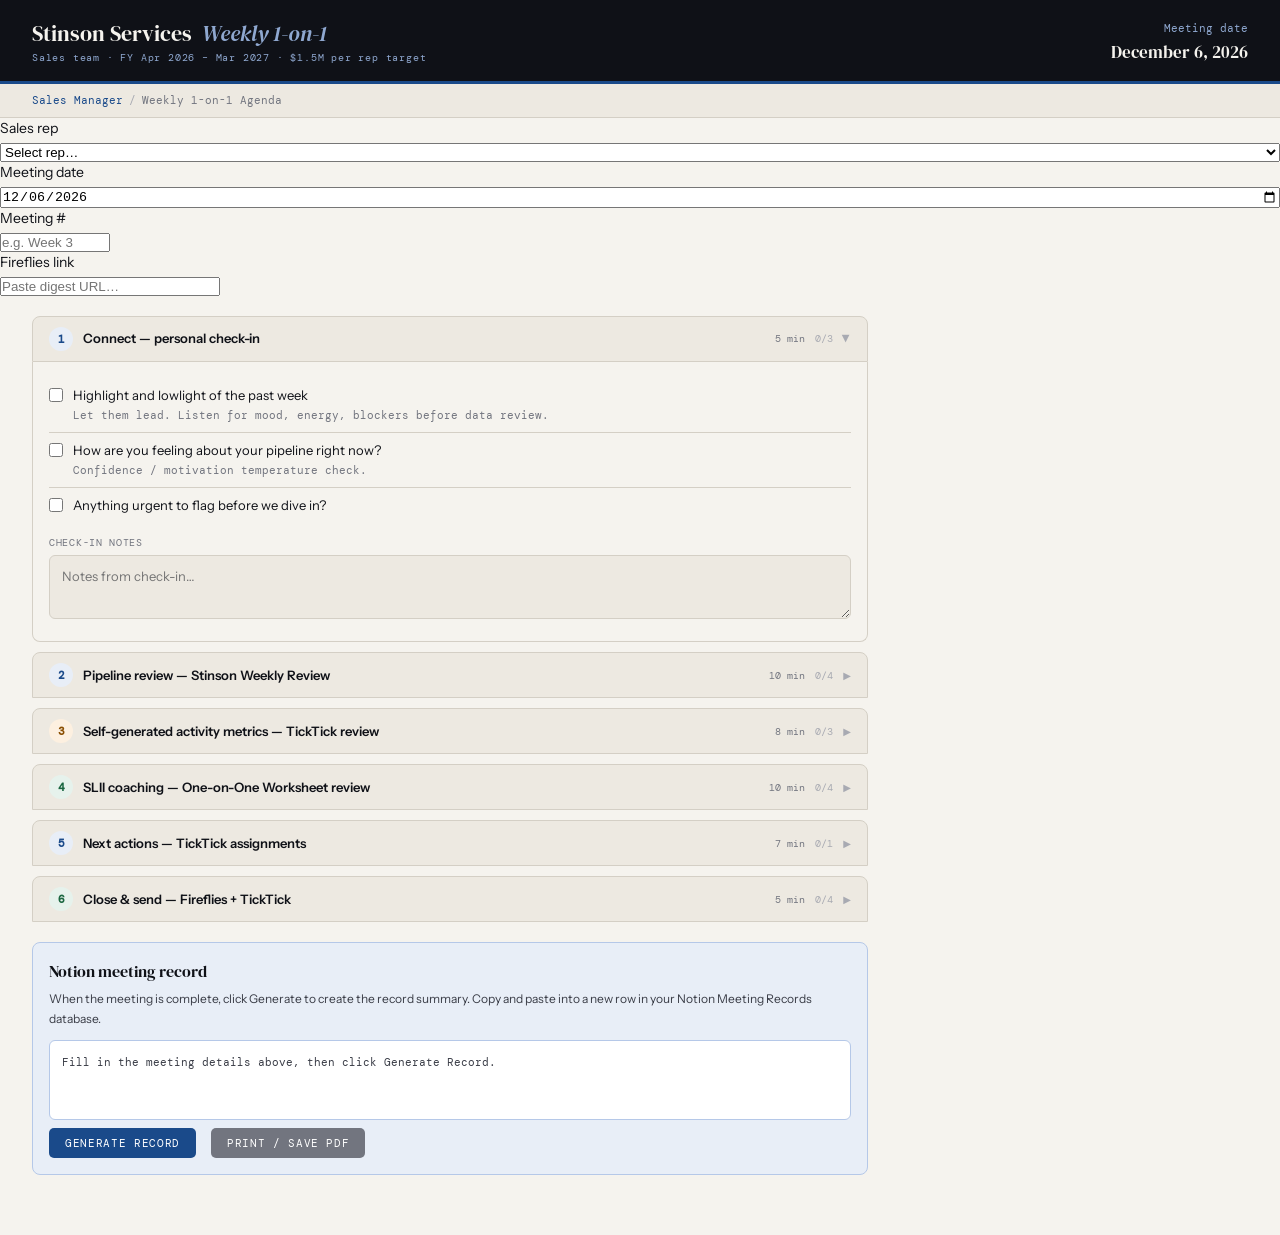
==== sales-manager/1on1-agenda/index.html @ 50c19905 "Add files via upload" ====
<!DOCTYPE html>
<html lang="en">
<head>
<meta charset="UTF-8">
<meta name="viewport" content="width=device-width, initial-scale=1.0">
<title>Stinson Services — Weekly 1-on-1</title>
<link href="https://fonts.googleapis.com/css2?family=DM+Serif+Display:ital@0;1&family=DM+Mono:wght@400;500&family=Instrument+Sans:wght@400;500;600&display=swap" rel="stylesheet">
<style>
  :root {
    --ink: #0f1117;
    --ink-2: #3a3d47;
    --ink-3: #72757f;
    --ink-4: #a8aab2;
    --paper: #f5f3ee;
    --paper-2: #ede9e1;
    --paper-3: #e2ddd4;
    --rule: #d4cfc5;
    --accent: #1a4a8a;
    --accent-lt: #e8eef7;
    --green: #1a6640;
    --green-lt: #e6f2ec;
    --amber: #8a4e00;
    --amber-lt: #fdf0e0;
    --red: #8a1a1a;
    --red-lt: #fce8e8;
    --serif: 'DM Serif Display', Georgia, serif;
    --sans: 'Instrument Sans', system-ui, sans-serif;
    --mono: 'DM Mono', monospace;
  }

  * { box-sizing: border-box; margin: 0; padding: 0; }

  body {
    background: var(--paper);
    color: var(--ink);
    font-family: var(--sans);
    font-size: 14px;
    line-height: 1.5;
    min-height: 100vh;
  }

  /* ── HEADER ── */
  .masthead {
    background: var(--ink);
    color: var(--paper);
    padding: 20px 32px 16px;
    display: flex;
    align-items: flex-end;
    justify-content: space-between;
    border-bottom: 3px solid var(--accent);
  }
  .masthead h1 {
    font-family: var(--serif);
    font-size: 22px;
    font-weight: 400;
    line-height: 1.1;
  }
  .masthead h1 em { font-style: italic; color: #8fa8d0; }
  .masthead-sub {
    font-family: var(--mono);
    font-size: 10px;
    color: #8fa8d0;
    margin-top: 5px;
    letter-spacing: .08em;
  }
  .masthead-right { text-align: right; font-family: var(--mono); font-size: 11px; color: #8fa8d0; }
  .masthead-right .date-display { font-family: var(--serif); font-size: 17px; color: var(--paper); margin-top: 3px; }

  /* ── META BAR ── */
  .meta-bar {
    background: var(--paper-2);
    border-bottom: 1px solid var(--rule);
    padding: 12px 32px;
    display: flex;
    gap: 12px;
    align-items: center;
    flex-wrap: wrap;
  }
  .meta-bar select, .meta-bar input[type=date], .meta-bar input[type=text] {
    font-family: var(--sans);
    font-size: 13px;
    padding: 7px 12px;
    border: 1px solid var(--rule);
    border-radius: 6px;
    background: var(--paper);
    color: var(--ink);
    outline: none;
  }
  .meta-bar select:focus, .meta-bar input:focus { border-color: var(--accent); }
  .meta-bar label { font-family: var(--mono); font-size: 10px; color: var(--ink-3); letter-spacing: .07em; text-transform: uppercase; }
  .meta-group { display: flex; flex-direction: column; gap: 4px; }

  /* ── MAIN ── */
  .main { padding: 20px 32px 60px; max-width: 900px; }

  /* ── SECTION ── */
  .section { margin-bottom: 10px; }
  .sec-hdr {
    display: flex;
    align-items: center;
    gap: 10px;
    padding: 10px 16px;
    background: var(--paper-2);
    border: 1px solid var(--rule);
    border-radius: 8px 8px 0 0;
    cursor: pointer;
    user-select: none;
    transition: background .15s;
  }
  .sec-hdr:hover { background: var(--paper-3); }
  .sec-hdr.collapsed { border-radius: 8px; }
  .sec-num {
    width: 24px; height: 24px; border-radius: 50%;
    display: flex; align-items: center; justify-content: center;
    font-size: 11px; font-weight: 600; flex-shrink: 0;
    font-family: var(--mono);
  }
  .sec-title { font-size: 13px; font-weight: 600; flex: 1; }
  .sec-time { font-family: var(--mono); font-size: 10px; color: var(--ink-3); }
  .sec-progress { font-family: var(--mono); font-size: 10px; color: var(--ink-4); }
  .sec-chevron { font-size: 10px; color: var(--ink-4); transition: transform .2s; }
  .sec-chevron.open { transform: rotate(90deg); }

  .sec-body {
    border: 1px solid var(--rule);
    border-top: none;
    border-radius: 0 0 8px 8px;
    background: var(--paper);
    padding: 16px;
    display: none;
  }
  .sec-body.open { display: block; }

  /* ── CHECKLIST ── */
  .checklist { list-style: none; }
  .checklist li {
    display: flex;
    align-items: flex-start;
    gap: 10px;
    padding: 8px 0;
    border-bottom: 1px solid var(--rule);
    font-size: 13px;
  }
  .checklist li:last-child { border-bottom: none; }
  .checklist li input[type=checkbox] { margin-top: 2px; flex-shrink: 0; cursor: pointer; accent-color: var(--accent); width: 14px; height: 14px; }
  .checklist li label { cursor: pointer; line-height: 1.5; }
  .checklist li label .sub { display: block; font-size: 11px; color: var(--ink-3); font-family: var(--mono); margin-top: 2px; }
  .check-done label { text-decoration: line-through; color: var(--ink-4); }

  /* ── NOTES ── */
  .note-label { font-family: var(--mono); font-size: 10px; color: var(--ink-3); letter-spacing: .07em; text-transform: uppercase; margin: 12px 0 5px; }
  .note-area {
    width: 100%; padding: 10px 12px; font-size: 13px;
    border: 1px solid var(--rule); border-radius: 6px;
    background: var(--paper-2); color: var(--ink);
    font-family: var(--sans); resize: vertical; min-height: 64px; line-height: 1.6;
  }
  .note-area:focus { border-color: var(--accent); outline: none; }

  /* ── METRICS GRID ── */
  .metrics-grid { display: grid; grid-template-columns: repeat(3, 1fr); gap: 10px; margin: 12px 0; }
  .metric-box {
    border: 1px solid var(--rule); border-radius: 8px;
    padding: 12px; background: var(--paper);
    position: relative; overflow: hidden;
  }
  .metric-box::before {
    content: ''; position: absolute; top: 0; left: 0; right: 0;
    height: 3px; background: var(--accent);
  }
  .metric-box.green::before { background: var(--green); }
  .metric-box.amber::before { background: #c97a00; }
  .metric-box label { font-family: var(--mono); font-size: 10px; color: var(--ink-3); letter-spacing: .05em; display: block; margin-bottom: 6px; text-transform: uppercase; }
  .metric-box input {
    width: 100%; padding: 6px 8px; font-size: 15px; font-weight: 600;
    border: 1px solid var(--rule); border-radius: 5px;
    background: var(--paper-2); color: var(--ink); text-align: center;
    font-family: var(--mono);
  }
  .metric-box input:focus { border-color: var(--accent); outline: none; }
  .metric-hint { font-family: var(--mono); font-size: 10px; color: var(--ink-4); margin-top: 5px; }

  /* ── PROGRESS BAR ── */
  .prog-wrap { margin: 6px 0 2px; }
  .prog-labels { display: flex; justify-content: space-between; font-family: var(--mono); font-size: 10px; color: var(--ink-3); margin-bottom: 3px; }
  .prog-track { height: 4px; background: var(--paper-3); border-radius: 2px; overflow: hidden; }
  .prog-fill { height: 100%; border-radius: 2px; transition: width .4s ease, background .3s; }

  /* ── SLII CARDS ── */
  .slii-grid { display: grid; grid-template-columns: repeat(4, 1fr); gap: 8px; margin: 10px 0; }
  .slii-card {
    border: 1px solid var(--rule); border-radius: 8px;
    padding: 10px 8px; cursor: pointer; text-align: center;
    transition: all .15s; background: var(--paper);
  }
  .slii-card:hover { border-color: var(--ink-3); }
  .slii-card.sel { border-width: 2px; }
  .slii-card .dl { font-family: var(--serif); font-size: 18px; }
  .slii-card .ds { font-size: 10px; color: var(--ink-3); margin: 2px 0 6px; line-height: 1.3; }
  .slii-card .ls {
    font-size: 10px; font-family: var(--mono);
    padding: 3px 6px; border-radius: 3px; display: inline-block; font-weight: 500;
  }

  .d1-card { } .d1-card.sel { border-color: #c97a00; background: var(--amber-lt); }
  .d2-card { } .d2-card.sel { border-color: var(--red); background: var(--red-lt); }
  .d3-card { } .d3-card.sel { border-color: var(--accent); background: var(--accent-lt); }
  .d4-card { } .d4-card.sel { border-color: var(--green); background: var(--green-lt); }

  .guidance-box {
    border-radius: 6px; padding: 12px 14px;
    font-size: 12px; line-height: 1.7; margin-top: 4px;
    display: none; border-left: 3px solid;
  }

  /* ── ACTION ITEMS ── */
  .action-row { display: flex; gap: 8px; margin-bottom: 6px; align-items: center; }
  .action-row input[type=text] {
    flex: 1; padding: 7px 10px; font-size: 13px;
    border: 1px solid var(--rule); border-radius: 6px;
    background: var(--paper); color: var(--ink); font-family: var(--sans);
  }
  .action-row input[type=text]:focus { border-color: var(--accent); outline: none; }
  .action-row select {
    padding: 7px 8px; font-size: 12px; font-family: var(--mono);
    border: 1px solid var(--rule); border-radius: 6px;
    background: var(--paper); color: var(--ink);
  }
  .action-row .del-btn {
    width: 28px; height: 28px; border: 1px solid var(--rule); border-radius: 5px;
    background: var(--paper-2); color: var(--ink-3); cursor: pointer; font-size: 13px;
    display: flex; align-items: center; justify-content: center;
    flex-shrink: 0;
  }
  .action-row .del-btn:hover { background: var(--red-lt); color: var(--red); border-color: var(--red); }

  .add-action-btn {
    width: 100%; padding: 9px; font-size: 12px; font-family: var(--mono);
    border: 1px dashed var(--rule); border-radius: 6px;
    background: transparent; cursor: pointer; color: var(--ink-3);
    margin-top: 4px; letter-spacing: .04em;
  }
  .add-action-btn:hover { background: var(--paper-2); color: var(--ink-2); border-color: var(--ink-3); }

  /* ── DIVIDER ── */
  .divider { height: 1px; background: var(--rule); margin: 14px 0; }
  .mini-label { font-family: var(--mono); font-size: 10px; color: var(--ink-3); letter-spacing: .07em; text-transform: uppercase; margin-bottom: 8px; }

  /* ── POST GRID ── */
  .post-grid { display: grid; grid-template-columns: 1fr 1fr; gap: 12px; margin-top: 12px; }
  .post-card {
    border: 1px solid var(--rule); border-radius: 8px;
    padding: 14px; background: var(--paper);
  }
  .post-card h4 { font-size: 13px; font-weight: 600; margin-bottom: 6px; }
  .post-card p { font-size: 12px; color: var(--ink-3); line-height: 1.6; margin-bottom: 10px; }

  /* ── NOTION EXPORT PANEL ── */
  .notion-panel {
    background: var(--accent-lt);
    border: 1px solid #b5c8e8;
    border-radius: 8px;
    padding: 16px;
    margin-top: 20px;
  }
  .notion-panel h3 { font-family: var(--serif); font-size: 16px; font-weight: 400; margin-bottom: 6px; }
  .notion-panel p { font-size: 12px; color: var(--ink-2); margin-bottom: 12px; line-height: 1.6; }
  .notion-output {
    background: white; border: 1px solid #b5c8e8; border-radius: 6px;
    padding: 12px; font-family: var(--mono); font-size: 11px; line-height: 1.8;
    white-space: pre-wrap; color: var(--ink-2); min-height: 80px;
  }
  .copy-btn {
    margin-top: 8px; padding: 8px 16px; font-family: var(--mono);
    font-size: 11px; letter-spacing: .06em; text-transform: uppercase;
    background: var(--accent); color: white; border: none;
    border-radius: 5px; cursor: pointer;
  }
  .copy-btn:hover { opacity: .85; }
  .copy-btn.copied { background: var(--green); }

  /* ── BREADCRUMB NAV ── */
  .tool-nav {
    background: var(--paper-2);
    border-bottom: 1px solid var(--rule);
    padding: 8px 32px;
    font-family: var(--mono);
    font-size: 11px;
    color: var(--ink-3);
    display: flex;
    align-items: center;
    gap: 6px;
  }
  .tool-nav a { color: var(--accent); text-decoration: none; }
  .tool-nav a:hover { text-decoration: underline; }
  .tool-nav .sep { color: var(--ink-4); }

  /* ── PRINT ── */
  @media print {
    .sec-body { display: block !important; }
    .sec-hdr { cursor: default; }
    .notion-panel { display: none; }
    .tool-nav { display: none; }
    body { background: white; }
  }
</style>
</head>
<body>

<div class="masthead">
  <div>
    <h1>Stinson Services &nbsp;<em>Weekly 1-on-1</em></h1>
    <div class="masthead-sub">Sales team · FY Apr 2026 – Mar 2027 · $1.5M per rep target</div>
  </div>
  <div class="masthead-right">
    <div>Meeting date</div>
    <div class="date-display" id="date-display">—</div>
  </div>
</div>

<div class="tool-nav">
  <a href="../">Sales Manager</a>
  <span class="sep"> / </span>
  <span>Weekly 1-on-1 Agenda</span>
</div>

<!-- META BAR -->

  <div class="meta-group">
    <label>Sales rep</label>
    <select id="sel-rep" onchange="onRepChange()">
      <option value="">Select rep…</option>
      <option value="HS">Heidi Stinson</option>
      <option value="JV">Jeff Vacanti</option>
      <option value="JA">Jim Anderson</option>
      <option value="RS">Ryan Stinson</option>
    </select>
  </div>
  <div class="meta-group">
    <label>Meeting date</label>
    <input type="date" id="mtg-date" onchange="updateDateDisplay()">
  </div>
  <div class="meta-group">
    <label>Meeting #</label>
    <input type="text" id="mtg-num" placeholder="e.g. Week 3" style="width:110px">
  </div>
  <div class="meta-group">
    <label>Fireflies link</label>
    <input type="text" id="fireflies-link" placeholder="Paste digest URL…" style="width:220px">
  </div>
</div>

<div class="main">

  <!-- ── SECTION 1: CONNECT ── -->
  <div class="section">
    <div class="sec-hdr" onclick="toggleSection(this)" data-sec="1">
      <div class="sec-num" style="background:var(--accent-lt);color:var(--accent)">1</div>
      <div class="sec-title">Connect — personal check-in</div>
      <div class="sec-time">5 min</div>
      <div class="sec-progress" id="prog-1">0/3</div>
      <div class="sec-chevron open">▶</div>
    </div>
    <div class="sec-body open" id="body-1">
      <ul class="checklist" id="cl-1">
        <li><input type="checkbox" id="c1a" onchange="updateProgress('1')"><label for="c1a">Highlight and lowlight of the past week<span class="sub">Let them lead. Listen for mood, energy, blockers before data review.</span></label></li>
        <li><input type="checkbox" id="c1b" onchange="updateProgress('1')"><label for="c1b">How are you feeling about your pipeline right now?<span class="sub">Confidence / motivation temperature check.</span></label></li>
        <li><input type="checkbox" id="c1c" onchange="updateProgress('1')"><label for="c1c">Anything urgent to flag before we dive in?</label></li>
      </ul>
      <div class="note-label">Check-in notes</div>
      <textarea class="note-area" id="notes-1" placeholder="Notes from check-in…"></textarea>
    </div>
  </div>

  <!-- ── SECTION 2: PIPELINE ── -->
  <div class="section">
    <div class="sec-hdr" onclick="toggleSection(this)" data-sec="2">
      <div class="sec-num" style="background:var(--accent-lt);color:var(--accent)">2</div>
      <div class="sec-title">Pipeline review — Stinson Weekly Review</div>
      <div class="sec-time">10 min</div>
      <div class="sec-progress" id="prog-2">0/4</div>
      <div class="sec-chevron">▶</div>
    </div>
    <div class="sec-body" id="body-2">
      <p style="font-size:12px;color:var(--ink-3);margin-bottom:12px">Open the Stinson Weekly Review alongside this agenda, filtered to this rep.</p>
      <ul class="checklist" id="cl-2">
        <li><input type="checkbox" id="c2a" onchange="updateProgress('2')"><label for="c2a">Open pipeline $ vs $1.5M annual target — check weighted pipeline % and week-over-week trend</label></li>
        <li><input type="checkbox" id="c2b" onchange="updateProgress('2')"><label for="c2b">Walk each active opportunity by status<span class="sub">Contract Sent → Bid Creation → Appt Booked. Anything stalled longer than 2 weeks?</span></label></li>
        <li><input type="checkbox" id="c2c" onchange="updateProgress('2')"><label for="c2c">Confirm estimated close dates are realistic — flag anything outside FY or missing confidence level</label></li>
        <li><input type="checkbox" id="c2d" onchange="updateProgress('2')"><label for="c2d">New opportunities to add this week?</label></li>
      </ul>

      <div class="divider"></div>
      <div class="mini-label">Pipeline snapshot — record for Notion</div>
      <div class="metrics-grid">
        <div class="metric-box">
          <label>Open pipeline $</label>
          <input type="text" id="m-pipeline" placeholder="$0" oninput="updatePipelineBar()">
          <div class="prog-wrap">
            <div class="prog-labels"><span>vs $1.5M</span><span id="pct-lbl">0%</span></div>
            <div class="prog-track"><div class="prog-fill" id="prog-bar" style="width:0%;background:var(--accent)"></div></div>
          </div>
        </div>
        <div class="metric-box">
          <label>Weighted pipeline $</label>
          <input type="text" id="m-weighted" placeholder="$0">
          <div class="metric-hint">Confidence-adjusted</div>
        </div>
        <div class="metric-box green">
          <label>Approved this export $</label>
          <input type="text" id="m-approved" placeholder="$0">
          <div class="metric-hint">Closed won in FY</div>
        </div>
      </div>
      <div class="note-label">Pipeline notes</div>
      <textarea class="note-area" id="notes-2" placeholder="Deals at risk, opportunities to discuss, needs follow-up…"></textarea>
    </div>
  </div>

  <!-- ── SECTION 3: SELF-GEN METRICS ── -->
  <div class="section">
    <div class="sec-hdr" onclick="toggleSection(this)" data-sec="3">
      <div class="sec-num" style="background:var(--amber-lt);color:var(--amber)">3</div>
      <div class="sec-title">Self-generated activity metrics — TickTick review</div>
      <div class="sec-time">8 min</div>
      <div class="sec-progress" id="prog-3">0/3</div>
      <div class="sec-chevron">▶</div>
    </div>
    <div class="sec-body" id="body-3">
      <p style="font-size:12px;color:var(--ink-3);margin-bottom:12px">Core self-initiated sales activity — not inbound. Review TickTick self-gen section together.</p>
      <div class="metrics-grid">
        <div class="metric-box amber">
          <label>Self-generated leads</label>
          <input type="number" id="m-leads" placeholder="0" min="0">
          <div class="metric-hint">This week, self-initiated</div>
        </div>
        <div class="metric-box amber">
          <label>Self-gen appointments</label>
          <input type="number" id="m-appts" placeholder="0" min="0">
          <div class="metric-hint">Booked from own outreach</div>
        </div>
        <div class="metric-box green">
          <label>Contracts delivered</label>
          <input type="number" id="m-contracts" placeholder="0" min="0">
          <div class="metric-hint">Sent to customer this week</div>
        </div>
      </div>
      <ul class="checklist" id="cl-3" style="margin-top:10px">
        <li><input type="checkbox" id="c3a" onchange="updateProgress('3')"><label for="c3a">What's driving or blocking self-gen lead activity this week?</label></li>
        <li><input type="checkbox" id="c3b" onchange="updateProgress('3')"><label for="c3b">Leads → appointments → contracts conversion ratio on track?<span class="sub">Identify where the funnel is leaking.</span></label></li>
        <li><input type="checkbox" id="c3c" onchange="updateProgress('3')"><label for="c3c">Referral sources or new verticals to pursue this week?</label></li>
      </ul>
      <div class="note-label">Activity notes</div>
      <textarea class="note-area" id="notes-3" placeholder="Patterns, blockers, strategies for generating more self-initiated opportunities…"></textarea>
    </div>
  </div>

  <!-- ── SECTION 4: SLII COACHING ── -->
  <div class="section">
    <div class="sec-hdr" onclick="toggleSection(this)" data-sec="4">
      <div class="sec-num" style="background:var(--green-lt);color:var(--green)">4</div>
      <div class="sec-title">SLII coaching — One-on-One Worksheet review</div>
      <div class="sec-time">10 min</div>
      <div class="sec-progress" id="prog-4">0/4</div>
      <div class="sec-chevron">▶</div>
    </div>
    <div class="sec-body" id="body-4">
      <p style="font-size:12px;color:var(--ink-3);margin-bottom:12px">Review the rep's submitted One-on-One Worksheet. Diagnose development level per topic, match your leadership style.</p>

      <div class="mini-label">Diagnose development level for this meeting</div>
      <div class="slii-grid">
        <div class="slii-card d1-card" id="slii-d1" onclick="selectSlii('d1')">
          <div class="dl">D1</div>
          <div class="ds">Enthusiastic beginner</div>
          <div class="ls" style="background:var(--amber-lt);color:var(--amber)">S1 Directing</div>
        </div>
        <div class="slii-card d2-card" id="slii-d2" onclick="selectSlii('d2')">
          <div class="dl">D2</div>
          <div class="ds">Disillusioned learner</div>
          <div class="ls" style="background:var(--red-lt);color:var(--red)">S2 Coaching</div>
        </div>
        <div class="slii-card d3-card" id="slii-d3" onclick="selectSlii('d3')">
          <div class="dl">D3</div>
          <div class="ds">Capable but cautious</div>
          <div class="ls" style="background:var(--accent-lt);color:var(--accent)">S3 Supporting</div>
        </div>
        <div class="slii-card d4-card" id="slii-d4" onclick="selectSlii('d4')">
          <div class="dl">D4</div>
          <div class="ds">Self-reliant achiever</div>
          <div class="ls" style="background:var(--green-lt);color:var(--green)">S4 Delegating</div>
        </div>
      </div>

      <div class="guidance-box" id="slii-guidance"></div>

      <div class="divider"></div>
      <div class="mini-label">Worksheet topics</div>
      <ul class="checklist" id="cl-4">
        <li><input type="checkbox" id="c4a" onchange="updateProgress('4')"><label for="c4a">Topic 1 from One-on-One Worksheet — diagnose D level, apply matched S response</label></li>
        <li><input type="checkbox" id="c4b" onchange="updateProgress('4')"><label for="c4b">Topic 2 from One-on-One Worksheet</label></li>
        <li><input type="checkbox" id="c4c" onchange="updateProgress('4')"><label for="c4c">Topic 3 from One-on-One Worksheet</label></li>
        <li><input type="checkbox" id="c4d" onchange="updateProgress('4')"><label for="c4d">Any goals that need to be reset or reconfirmed as SMART goals?</label></li>
      </ul>
      <div class="note-label">Coaching notes</div>
      <textarea class="note-area" id="notes-4" placeholder="Development level decisions, key themes, support style applied and why…"></textarea>
    </div>
  </div>

  <!-- ── SECTION 5: NEXT ACTIONS ── -->
  <div class="section">
    <div class="sec-hdr" onclick="toggleSection(this)" data-sec="5">
      <div class="sec-num" style="background:var(--accent-lt);color:var(--accent)">5</div>
      <div class="sec-title">Next actions — TickTick assignments</div>
      <div class="sec-time">7 min</div>
      <div class="sec-progress" id="prog-5">0/1</div>
      <div class="sec-chevron">▶</div>
    </div>
    <div class="sec-body" id="body-5">
      <ul class="checklist" id="cl-5">
        <li><input type="checkbox" id="c5a" onchange="updateProgress('5')"><label for="c5a">Review last week's action items first — completed or carry-forward?<span class="sub">Hold the rep accountable before adding new tasks.</span></label></li>
      </ul>
      <div class="divider"></div>
      <div class="mini-label">Action items for this week</div>
      <div id="actions-list"></div>
      <button class="add-action-btn" onclick="addAction()">+ add action item</button>
      <div class="note-label">Additional TickTick notes</div>
      <textarea class="note-area" id="notes-5" placeholder="Context for tasks, carry-forwards, priority notes…"></textarea>
    </div>
  </div>

  <!-- ── SECTION 6: CLOSE ── -->
  <div class="section">
    <div class="sec-hdr" onclick="toggleSection(this)" data-sec="6">
      <div class="sec-num" style="background:var(--green-lt);color:var(--green)">6</div>
      <div class="sec-title">Close &amp; send — Fireflies + TickTick</div>
      <div class="sec-time">5 min</div>
      <div class="sec-progress" id="prog-6">0/4</div>
      <div class="sec-chevron">▶</div>
    </div>
    <div class="sec-body" id="body-6">
      <div class="post-grid">
        <div class="post-card">
          <h4>Fireflies.ai</h4>
          <p>Share meeting digest with rep same day. Confirm the bot was recording before ending the call.</p>
          <ul class="checklist" id="cl-6a">
            <li><input type="checkbox" id="c6a" onchange="updateProgress('6')"><label for="c6a">Confirm recording captured in Fireflies</label></li>
            <li><input type="checkbox" id="c6b" onchange="updateProgress('6')"><label for="c6b">Forward digest link to rep</label></li>
          </ul>
        </div>
        <div class="post-card">
          <h4>TickTick + Notion</h4>
          <p>Log all action items in TickTick, set due dates to next meeting. Then paste the Notion recap below into the Meeting Records database.</p>
          <ul class="checklist" id="cl-6b">
            <li><input type="checkbox" id="c6c" onchange="updateProgress('6')"><label for="c6c">Action items logged in TickTick with due dates</label></li>
            <li><input type="checkbox" id="c6d" onchange="updateProgress('6')"><label for="c6d">Next 1-on-1 confirmed on calendar</label></li>
          </ul>
        </div>
      </div>
    </div>
  </div>

  <!-- ── NOTION EXPORT ── -->
  <div class="notion-panel">
    <h3>Notion meeting record</h3>
    <p>When the meeting is complete, click Generate to create the record summary. Copy and paste into a new row in your Notion Meeting Records database.</p>
    <div class="notion-output" id="notion-output">Fill in the meeting details above, then click Generate Record.</div>
    <button class="copy-btn" id="generate-btn" onclick="generateNotion()">Generate record</button>
    &nbsp;
    <button class="copy-btn" id="copy-btn" onclick="copyNotion()" style="background:var(--ink-2);display:none">Copy to clipboard</button>
    &nbsp;
    <button class="copy-btn" onclick="window.print()" style="background:var(--ink-3)">Print / save PDF</button>
  </div>

</div>

<script>
// ── INIT ──────────────────────────────────────────────────
const REP_NAMES = {
  HS: 'Heidi Stinson', JV: 'Jeff Vacanti',
  JA: 'Jim Anderson',  RS: 'Ryan Stinson'
};

let actionCount = 0;

document.addEventListener('DOMContentLoaded', function() {
  const today = new Date();
  document.getElementById('mtg-date').value = today.toISOString().split('T')[0];
  updateDateDisplay();
  addAction();
  addAction();
});

function updateDateDisplay() {
  const v = document.getElementById('mtg-date').value;
  if (!v) return;
  const d = new Date(v + 'T12:00:00');
  document.getElementById('date-display').textContent =
    d.toLocaleDateString('en-US', { month: 'long', day: 'numeric', year: 'numeric' });
}

function onRepChange() {
  generateNotion();
}

// ── SECTION TOGGLE ────────────────────────────────────────
function toggleSection(hdr) {
  const id = hdr.dataset.sec;
  const body = document.getElementById('body-' + id);
  const chev = hdr.querySelector('.sec-chevron');
  const open = body.classList.toggle('open');
  chev.classList.toggle('open', open);
  hdr.classList.toggle('collapsed', !open);
}

// ── CHECKLIST PROGRESS ────────────────────────────────────
function updateProgress(sec) {
  const body = document.getElementById('body-' + sec);
  const boxes = body.querySelectorAll('input[type=checkbox]');
  const checked = Array.from(boxes).filter(b => b.checked).length;
  const prog = document.getElementById('prog-' + sec);
  if (prog) prog.textContent = checked + '/' + boxes.length;
  boxes.forEach(b => {
    const li = b.closest('li');
    if (li) li.classList.toggle('check-done', b.checked);
  });
}

// ── PIPELINE BAR ──────────────────────────────────────────
function updatePipelineBar() {
  const raw = document.getElementById('m-pipeline').value.replace(/[$,]/g, '');
  const val = parseFloat(raw) || 0;
  const pct = Math.min(Math.round((val / 1500000) * 100), 150);
  document.getElementById('pct-lbl').textContent = pct + '%';
  const fill = document.getElementById('prog-bar');
  fill.style.width = Math.min(pct, 100) + '%';
  fill.style.background = pct >= 100 ? 'var(--green)' : pct >= 50 ? 'var(--accent)' : '#c97a00';
}

// ── SLII ──────────────────────────────────────────────────
const SLII_GUIDANCE = {
  d1: {
    color: '#8a4e00', bg: '#fdf0e0', border: '#c97a00',
    text: 'D1 → S1 Directing: Set clear SMART goals. Show and tell how — demonstrate, don\'t just explain. Provide information, resources, and solutions. Establish timelines and define check-in points. Less "what do you think?" — they need direction right now, not exploration. Acknowledge transferable skills and enthusiasm.'
  },
  d2: {
    color: '#8a1a1a', bg: '#fce8e8', border: '#c0302e',
    text: 'D2 → S2 Coaching: Acknowledge their struggle — disillusionement is normal at this stage. Involve them in problem solving ("what have you tried?"). Redirect and reteach where needed. Provide encouragement alongside feedback. Explain the why behind how things are done. "I\'m confident you can do this."'
  },
  d3: {
    color: '#1a4a8a', bg: '#e8eef7', border: '#4a7abf',
    text: 'D3 → S3 Supporting: Ask questions and listen first. Facilitate self-reliant problem solving — "what alternatives do you have?" Express confidence in their competence. Provide help and ideas only when asked. Reflect on past successes. Acknowledge their contributions to the team.'
  },
  d4: {
    color: '#1a6640', bg: '#e6f2ec', border: '#2a8050',
    text: 'D4 → S4 Delegating: Draw out and create visibility for their success. Encourage innovation — "what are you doing to keep your work fresh?" Support autonomy — "where do you want more influence?" Provide stretch goals. Trust their judgment. Ask how you can support, not what they should do.'
  }
};

let selectedSlii = '';

function selectSlii(d) {
  ['d1','d2','d3','d4'].forEach(x => document.getElementById('slii-'+x).classList.remove('sel'));
  document.getElementById('slii-'+d).classList.add('sel');
  selectedSlii = d;
  const g = SLII_GUIDANCE[d];
  const el = document.getElementById('slii-guidance');
  el.style.display = 'block';
  el.style.background = g.bg;
  el.style.borderLeftColor = g.border;
  el.style.color = g.color;
  el.textContent = g.text;
}

// ── ACTION ITEMS ──────────────────────────────────────────
function addAction() {
  actionCount++;
  const id = 'act-' + actionCount;
  const row = document.createElement('div');
  row.className = 'action-row';
  row.id = id;
  row.innerHTML = `<input type="text" placeholder="Action item for rep…">
    <select>
      <option>This week</option>
      <option>Next meeting</option>
      <option>Ongoing</option>
      <option>Carry-forward</option>
    </select>
    <button class="del-btn" onclick="document.getElementById('${id}').remove()">✕</button>`;
  document.getElementById('actions-list').appendChild(row);
}

function getActions() {
  return Array.from(document.querySelectorAll('.action-row input[type=text]'))
    .map((inp, i) => {
      const sel = inp.closest('.action-row').querySelector('select');
      const txt = inp.value.trim();
      return txt ? `  ${i+1}. ${txt} [${sel.value}]` : null;
    }).filter(Boolean).join('\n');
}

// ── NOTION RECORD GENERATOR ───────────────────────────────
function generateNotion() {
  const rep = document.getElementById('sel-rep').value;
  const repName = rep ? REP_NAMES[rep] : '(no rep selected)';
  const date = document.getElementById('mtg-date').value || '(no date)';
  const mtgNum = document.getElementById('mtg-num').value || '—';
  const fireflies = document.getElementById('fireflies-link').value || '(no link)';

  const pipeline = document.getElementById('m-pipeline').value || '—';
  const weighted = document.getElementById('m-weighted').value || '—';
  const approved = document.getElementById('m-approved').value || '—';
  const leads = document.getElementById('m-leads').value || '0';
  const appts = document.getElementById('m-appts').value || '0';
  const contracts = document.getElementById('m-contracts').value || '0';

  const sliiLabel = selectedSlii
    ? { d1:'D1 — Enthusiastic beginner (S1 Directing)', d2:'D2 — Disillusioned learner (S2 Coaching)',
        d3:'D3 — Capable but cautious (S3 Supporting)', d4:'D4 — Self-reliant achiever (S4 Delegating)' }[selectedSlii]
    : '(not set)';

  const actions = getActions() || '  (none recorded)';

  const notes1 = document.getElementById('notes-1').value.trim();
  const notes2 = document.getElementById('notes-2').value.trim();
  const notes3 = document.getElementById('notes-3').value.trim();
  const notes4 = document.getElementById('notes-4').value.trim();
  const notes5 = document.getElementById('notes-5').value.trim();

  const record = `STINSON SERVICES — WEEKLY 1-ON-1 RECORD
━━━━━━━━━━━━━━━━━━━━━━━━━━━━━━━━━━━━━━━━
Rep:           ${repName}
Date:          ${date}
Meeting:       ${mtgNum}
SLII Level:    ${sliiLabel}
Fireflies:     ${fireflies}

PIPELINE SNAPSHOT
  Open pipeline:    ${pipeline}
  Weighted:         ${weighted}
  Approved (FY):    ${approved}

SELF-GEN ACTIVITY
  Leads:            ${leads}
  Appointments:     ${appts}
  Contracts sent:   ${contracts}

ACTION ITEMS
${actions}
${notes1 ? `\nCHECK-IN NOTES\n${notes1}` : ''}${notes2 ? `\nPIPELINE NOTES\n${notes2}` : ''}${notes3 ? `\nACTIVITY NOTES\n${notes3}` : ''}${notes4 ? `\nCOACHING NOTES\n${notes4}` : ''}${notes5 ? `\nTICKTICK NOTES\n${notes5}` : ''}
━━━━━━━━━━━━━━━━━━━━━━━━━━━━━━━━━━━━━━━━`;

  document.getElementById('notion-output').textContent = record;
  document.getElementById('copy-btn').style.display = 'inline-block';
  document.getElementById('copy-btn').textContent = 'Copy to clipboard';
  document.getElementById('copy-btn').classList.remove('copied');
}

function copyNotion() {
  const text = document.getElementById('notion-output').textContent;
  navigator.clipboard.writeText(text).then(() => {
    const btn = document.getElementById('copy-btn');
    btn.textContent = '✓ Copied!';
    btn.classList.add('copied');
    setTimeout(() => { btn.textContent = 'Copy to clipboard'; btn.classList.remove('copied'); }, 2500);
  });
}
</script>
</body>
</html>
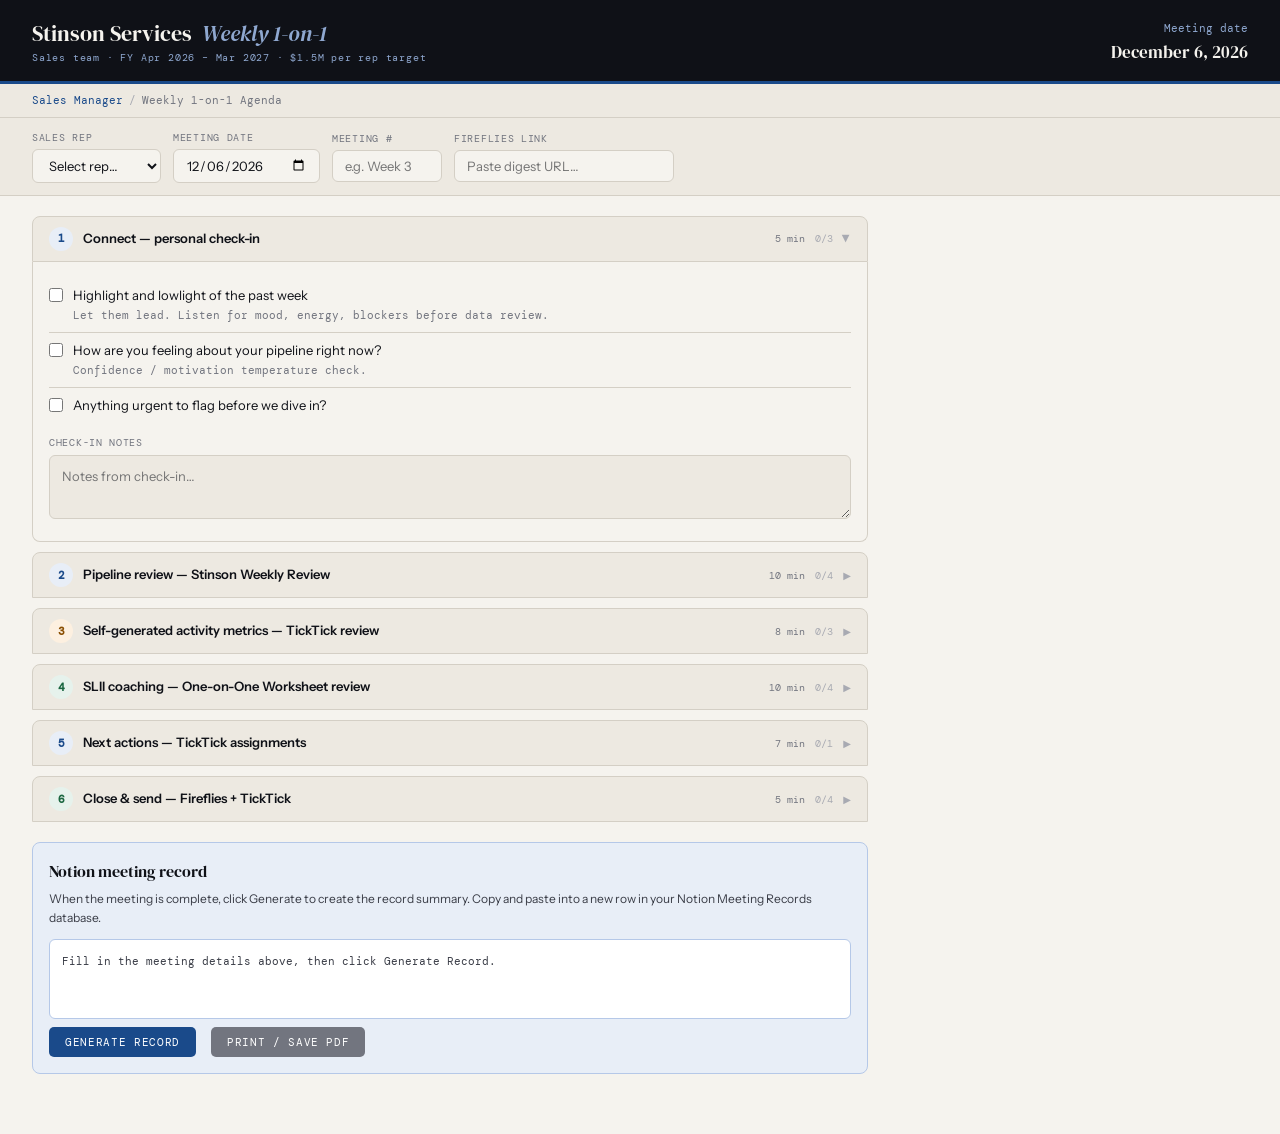
==== commit dcf1a048: "Add files via upload" ====
--- a/sales-manager/1on1-agenda/index.html
+++ b/sales-manager/1on1-agenda/index.html
@@ -324,8 +324,7 @@
   <span>Weekly 1-on-1 Agenda</span>
 </div>
 
-<!-- META BAR -->
-
+<div class="meta-bar">
   <div class="meta-group">
     <label>Sales rep</label>
     <select id="sel-rep" onchange="onRepChange()">
